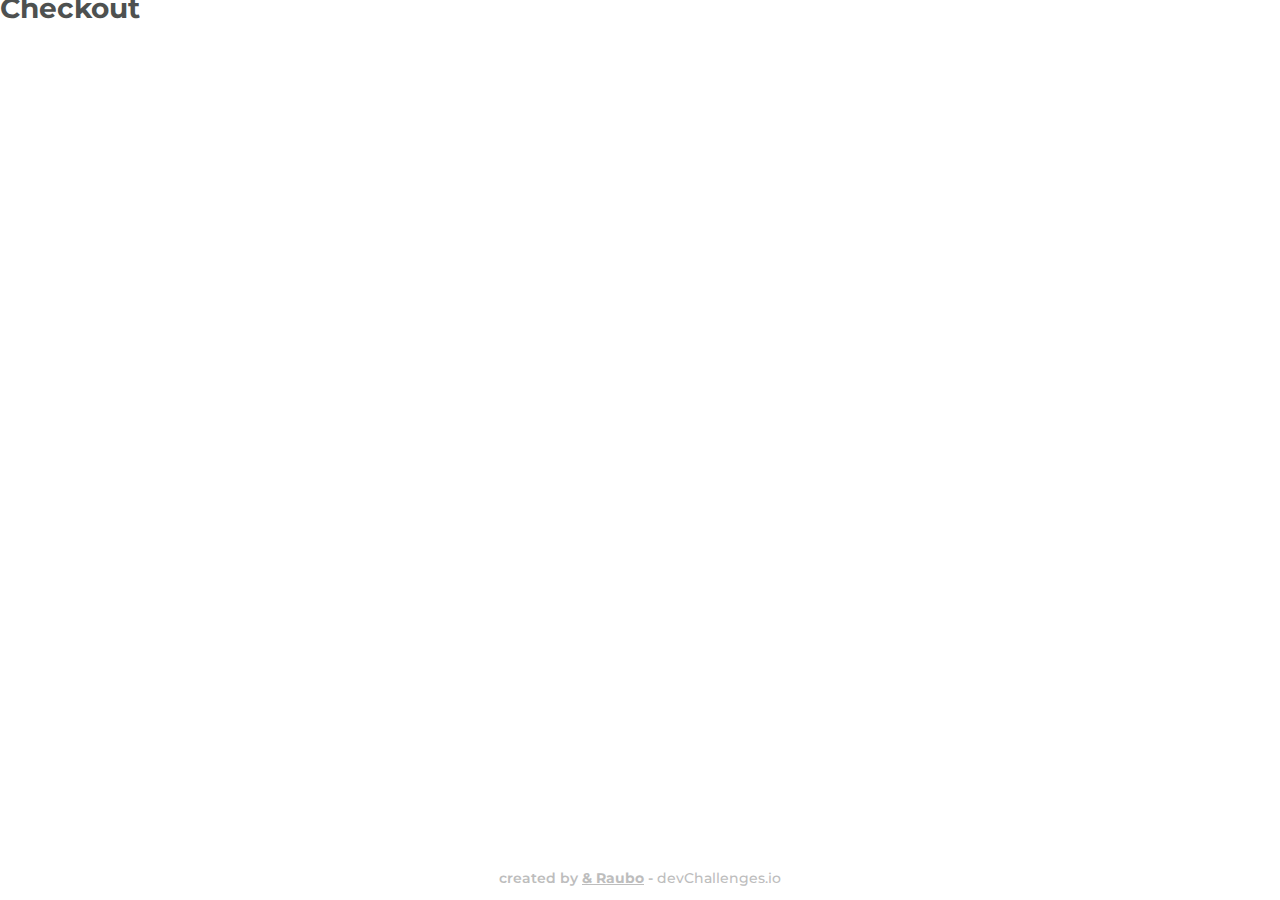
==== checkout-page-master/index.html @ da8a637f "checkout-page init commit" ====
<!DOCTYPE html>
<html lang="en">
  <head>
    <meta charset="UTF-8" />
    <meta http-equiv="X-UA-Compatible" content="IE=edge" />
    <meta name="viewport" content="width=device-width, initial-scale=1.0" />
    <title>Checkout Page</title>
    <link rel="stylesheet" href="styles/style.css" />
    <link rel="stylesheet" media="(min-width: 768px)" href="styles/media.css" />
    <link rel="preconnect" href="https://fonts.gstatic.com" />

    <link
      href="https://fonts.googleapis.com/css2?family=Montserrat:wght@500;600;700&display=swap"
      rel="stylesheet"
    />
    <link
      href="https://fonts.googleapis.com/icon?family=Material+Icons"
      rel="stylesheet"
    />
  </head>
  <body>
    <h1>Checkout</h1>
    <footer class="footer">
      created by <span class="footer--fw700 footer--underline">& Raubo</span> -
      <span class="footer--fw500">devChallenges.io</span>
    </footer>
  </body>
</html>
---- checkout-page-master/styles/style.css ----
:root {
  --black: #4e5150;
  --gray1: #333333;
  --gray2: #4F4F4F;
  --gray3: #828282;
  --gray4: #BDBDBD;
  --gray5: #E0E0E0;
  --gray6: #F2F2F2;
  --orange: #F2994A;
}

html {
  box-sizing: border-box;
  font-family: 'Montserrat', sans-serif;
  font-weight: 600;
  font-size: 14px;
  line-height: 17px;
  color: var(--black);
  height: 100%;
  text-align: left;
}

*,
*:before,
*:after {
  box-sizing: inherit;
}

body {
  margin: 0;
  min-height: 100%;
  padding-bottom: 30px;
  position: relative;
}

p {
  margin: 0;
}

h1,
h2,
h3,
h4,
h5,
h6 {
  margin: 0;
}


/* FOOTER */
.footer {
  position: absolute;
  bottom: 0;
  width: 100%;
  height: 30px;
  color: var(--gray4);;
  text-align: center;
}

.footer--fw700 {
  font-weight: 700;
}

.footer--fw500 {
  font-weight: 500;
}

.footer--underline {
  text-decoration: underline;
}
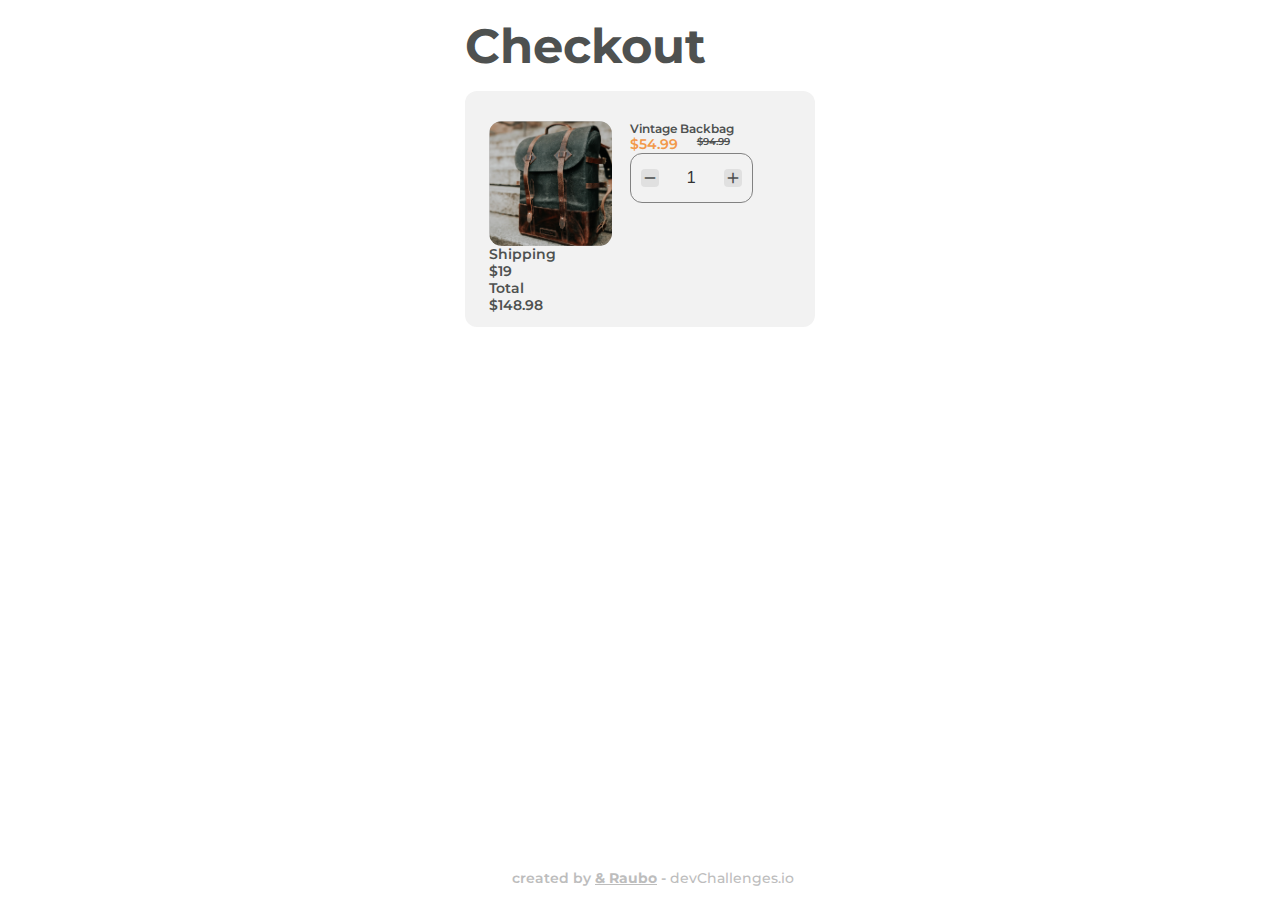
==== commit 234fabc4: "checkout-page styling input itemQuantity WIP" ====
--- a/checkout-page-master/index.html
+++ b/checkout-page-master/index.html
@@ -19,7 +19,55 @@
     />
   </head>
   <body>
-    <h1>Checkout</h1>
+    <header class="header">
+      <h1>Checkout</h1>
+    </header>
+    <main>
+      <article class="cart">
+        <section class="cart__summary">
+          <section class="cart__items">
+            <section class="cart__item">
+              <img
+                src="./images/photo1.png"
+                alt="backpack"
+                class="cart__image"
+              />
+              <section class="cart__itemDetails">
+                <div class="cart__itemName">Vintage Backbag</div>
+                <div class="cart__priceSection">
+                  <div class="cart__itemPrice">$54.99</div>
+                  <div class="cart__itemDiscount">$94.99</div>
+                </div>
+                <div class="cart__quantityBox">
+                  <div class="cart__button">
+                    <span class="material-icons md-18">remove</span>
+                  </div>
+                  <input
+                    type="number"
+                    name="bp-quantity"
+                    class="cart__itemQuantity"
+                    value="1"
+                    min="0"
+                    max="100"
+                  />
+                  <div class="cart__button">
+                    <span class="material-icons md-18"> add </span>
+                  </div>
+                </div>
+              </section>
+            </section>
+          </section>
+          <section class="cart_textbox">
+            <p>Shipping</p>
+            <p>$19</p>
+          </section>
+          <section class="cart_textbox">
+            <p>Total</p>
+            <p>$148.98</p>
+          </section>
+        </section>
+      </article>
+    </main>
     <footer class="footer">
       created by <span class="footer--fw700 footer--underline">& Raubo</span> -
       <span class="footer--fw500">devChallenges.io</span>
--- a/checkout-page-master/styles/style.css
+++ b/checkout-page-master/styles/style.css
@@ -1,17 +1,17 @@
 :root {
   --black: #4e5150;
   --gray1: #333333;
-  --gray2: #4F4F4F;
+  --gray2: #4f4f4f;
   --gray3: #828282;
-  --gray4: #BDBDBD;
-  --gray5: #E0E0E0;
-  --gray6: #F2F2F2;
-  --orange: #F2994A;
+  --gray4: #bdbdbd;
+  --gray5: #e0e0e0;
+  --gray6: #f2f2f2;
+  --orange: #f2994a;
 }
 
 html {
   box-sizing: border-box;
-  font-family: 'Montserrat', sans-serif;
+  font-family: "Montserrat", sans-serif;
   font-weight: 600;
   font-size: 14px;
   line-height: 17px;
@@ -29,14 +29,11 @@
 body {
   margin: 0;
   min-height: 100%;
-  padding-bottom: 30px;
+  padding: 32px 13px 30px;
   position: relative;
 }
 
-p {
-  margin: 0;
-}
-
+p,
 h1,
 h2,
 h3,
@@ -46,6 +43,118 @@
   margin: 0;
 }
 
+/* hiding default arrows on input type number chrome + ff */
+input[type="number"]::-webkit-inner-spin-button,
+input[type="number"]::-webkit-outer-spin-button {
+  -webkit-appearance: none;
+  margin: 0;
+}
+
+input[type="number"] {
+  -moz-appearance: textfield;
+  appearance: textfield;
+}
+
+.material-icons.md-18 {
+  font-size: 18px;
+}
+
+/* HEADER */
+.header {
+  margin: 0 auto;
+  max-width: 350px;
+  font-size: 24px;
+  line-height: 29px;
+  margin-bottom: 20px;
+}
+
+/* CART */
+.cart {
+  margin: 30px auto;
+  padding: 30px 24px 13px;
+  max-width: 350px;
+  min-width: 300px;
+  background: var(--gray6);
+  border-radius: 12px;
+}
+
+.cart__summary {
+}
+
+.cart__item {
+  display: flex;
+  gap: 18px;
+}
+
+.cart__image {
+  width: 122.75px;
+  height: 124.64px;
+  background: #c4c4c4;
+  border-radius: 13px;
+}
+
+.cart__itemName {
+  font-size: 12px;
+  line-height: 15px;
+}
+
+.cart__priceSection {
+  display: flex;
+  justify-content: space-between;
+  width: 100px;
+}
+
+.cart__itemPrice {
+  color: var(--orange);
+}
+
+.cart__itemDiscount {
+  font-size: 10px;
+  line-height: 12px;
+  text-decoration-line: line-through;
+}
+
+.cart__quantityBox {
+  padding: 10px;
+  width: 123px;
+  height: 50px;
+  border: 1px solid var(--gray3);
+  border-radius: 12px;
+  text-align: center;
+  display: flex;
+  align-items: center;
+}
+
+.cart__button {
+  height: 18px;
+  width: 18px;
+  background: var(--gray5);
+  border-radius: 4px;
+  cursor: pointer;
+}
+
+.cart__itemQuantity {
+  margin: 5px;
+  width: 20px;
+  border-radius: 12px;
+  flex: 1;
+  border: none;
+  background-color: initial;
+  text-align: center;
+  font-size: 16px;
+  line-height: 20px;
+  color: var(--gray1);
+}
+
+.cart__itemQuantity:focus {
+  outline-width: 0;
+  border: 2px solid var(--orange);
+}
+
+.cart__itemQuantity:invalid {
+  border-bottom: 2px dotted red;
+  border-radius: 0;
+}
 
 /* FOOTER */
 .footer {
@@ -53,7 +162,7 @@
   bottom: 0;
   width: 100%;
   height: 30px;
-  color: var(--gray4);;
+  color: var(--gray4);
   text-align: center;
 }
 
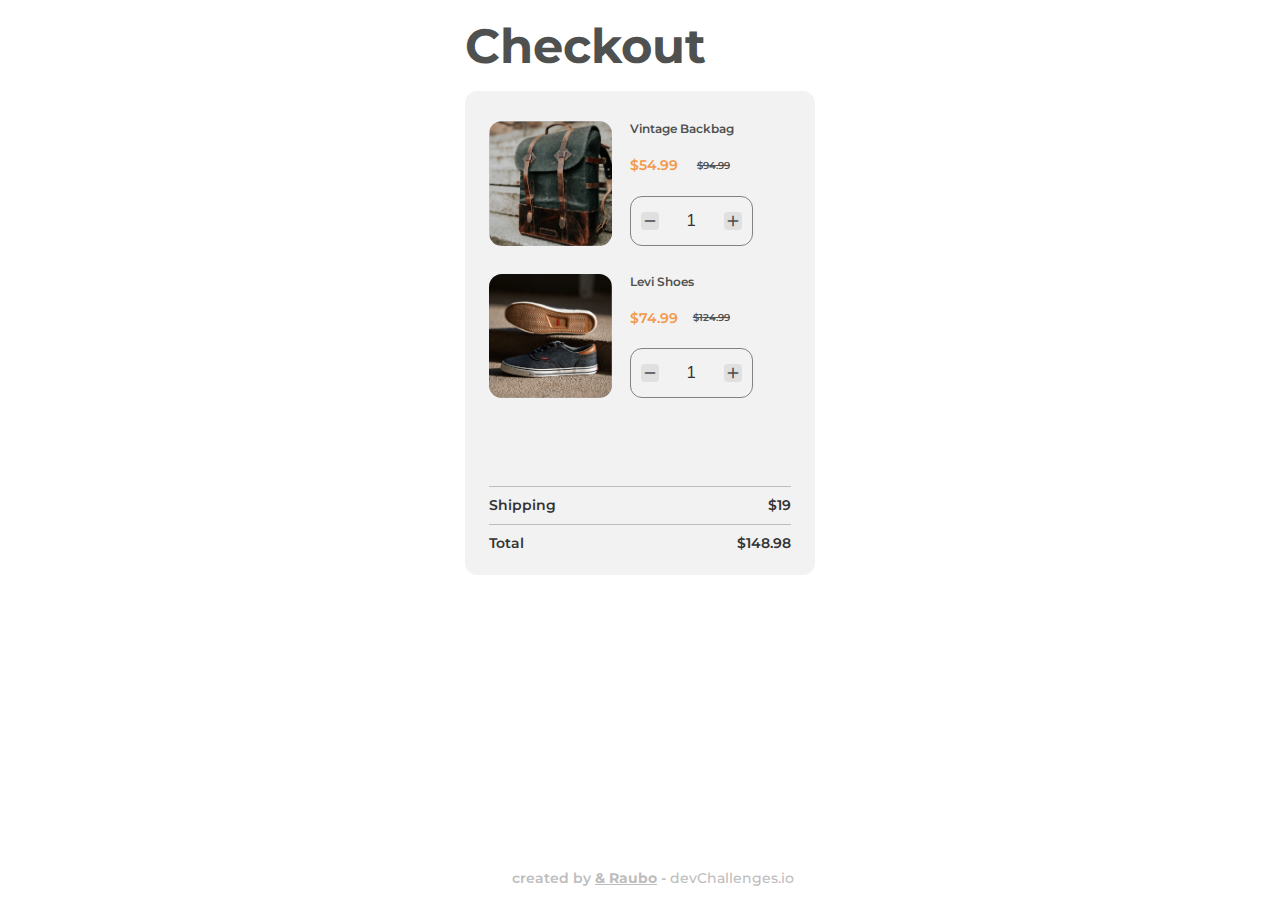
==== commit 11e2ce85: "checkout-page cart summary styled" ====
--- a/checkout-page-master/index.html
+++ b/checkout-page-master/index.html
@@ -38,7 +38,7 @@
                   <div class="cart__itemPrice">$54.99</div>
                   <div class="cart__itemDiscount">$94.99</div>
                 </div>
-                <div class="cart__quantityBox">
+                <section class="cart__quantityBox">
                   <div class="cart__button">
                     <span class="material-icons md-18">remove</span>
                   </div>
@@ -48,12 +48,42 @@
                     class="cart__itemQuantity"
                     value="1"
                     min="0"
-                    max="100"
+                    max="999"
                   />
                   <div class="cart__button">
                     <span class="material-icons md-18"> add </span>
                   </div>
+                </section>
+              </section>
+            </section>
+            <section class="cart__item">
+              <img
+                src="./images/photo2.png"
+                alt="shoes"
+                class="cart__image"
+              />
+              <section class="cart__itemDetails">
+                <div class="cart__itemName">Levi Shoes</div>
+                <div class="cart__priceSection">
+                  <div class="cart__itemPrice">$74.99</div>
+                  <div class="cart__itemDiscount">$124.99</div>
                 </div>
+                <section class="cart__quantityBox">
+                  <div class="cart__button">
+                    <span class="material-icons md-18">remove</span>
+                  </div>
+                  <input
+                    type="number"
+                    name="bp-quantity"
+                    class="cart__itemQuantity"
+                    value="1"
+                    min="0"
+                    max="999"
+                  />
+                  <div class="cart__button">
+                    <span class="material-icons md-18"> add </span>
+                  </div>
+                </section>
               </section>
             </section>
           </section>
--- a/checkout-page-master/styles/style.css
+++ b/checkout-page-master/styles/style.css
@@ -7,6 +7,7 @@
   --gray5: #e0e0e0;
   --gray6: #f2f2f2;
   --orange: #f2994a;
+  --red: #c74c34;
 }
 
 html {
@@ -54,6 +55,9 @@
   -moz-appearance: textfield;
   appearance: textfield;
 }
+input[type="number"]:focus {
+  outline: none;
+}
 
 .material-icons.md-18 {
   font-size: 18px;
@@ -81,6 +85,13 @@
 .cart__summary {
 }
 
+.cart__items {
+  display: flex;
+  flex-direction: column;
+  gap: 28px;
+  margin-bottom: 88px;
+}
+
 .cart__item {
   display: flex;
   gap: 18px;
@@ -93,6 +104,10 @@
   border-radius: 13px;
 }
 
+.cart__itemDetails {
+  display: grid;
+}
+
 .cart__itemName {
   font-size: 12px;
   line-height: 15px;
@@ -101,6 +116,7 @@
 .cart__priceSection {
   display: flex;
   justify-content: space-between;
+  align-items: center;
   width: 100px;
 }
 
@@ -115,6 +131,7 @@
 }
 
 .cart__quantityBox {
+  align-self: end;
   padding: 10px;
   width: 123px;
   height: 50px;
@@ -147,13 +164,19 @@
 }
 
 .cart__itemQuantity:focus {
-  outline-width: 0;
   border: 2px solid var(--orange);
 }
 
 .cart__itemQuantity:invalid {
-  border-bottom: 2px dotted red;
-  border-radius: 0;
+  border: 2px solid var(--red);
+}
+
+.cart_textbox {
+  display: flex;
+  justify-content: space-between;
+  border-top: 1px solid var(--gray4);
+  padding: 10px 0;
+  color: var(--gray1);
 }
 
 /* FOOTER */
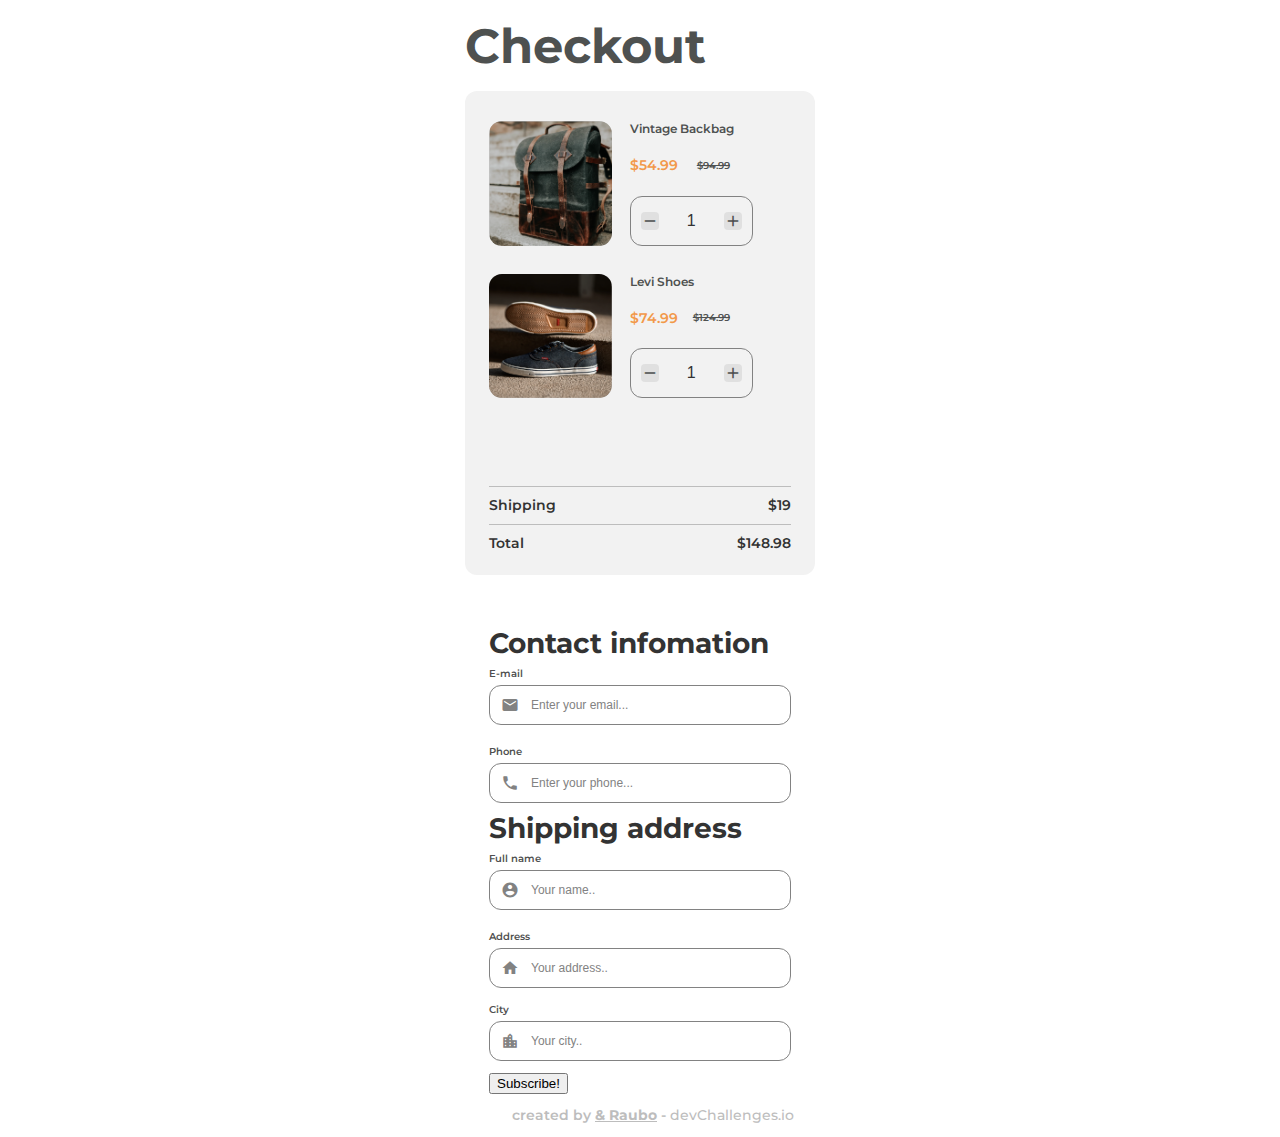
==== commit 84327254: "checkout-page form styling wip" ====
--- a/checkout-page-master/index.html
+++ b/checkout-page-master/index.html
@@ -49,6 +49,7 @@
                     value="1"
                     min="0"
                     max="999"
+                    placeholder="qty..."
                   />
                   <div class="cart__button">
                     <span class="material-icons md-18"> add </span>
@@ -57,11 +58,7 @@
               </section>
             </section>
             <section class="cart__item">
-              <img
-                src="./images/photo2.png"
-                alt="shoes"
-                class="cart__image"
-              />
+              <img src="./images/photo2.png" alt="shoes" class="cart__image" />
               <section class="cart__itemDetails">
                 <div class="cart__itemName">Levi Shoes</div>
                 <div class="cart__priceSection">
@@ -79,6 +76,7 @@
                     value="1"
                     min="0"
                     max="999"
+                    placeholder="qty..."
                   />
                   <div class="cart__button">
                     <span class="material-icons md-18"> add </span>
@@ -97,6 +95,87 @@
           </section>
         </section>
       </article>
+      <form action="" method="post" class="form">
+        <section class="form__contact">
+          <h1 class="form__title">Contact infomation</h1>
+          <section class="form__entry">
+            <label for="email" class="form__label">E-mail</label>
+            <div class="form__inputBox">
+              <span class="material-icons md-18 gray3"> email </span>
+              <input
+                type="email"
+                name="email"
+                id="email"
+                placeholder="Enter your email..."
+                required
+                class="form__input"
+              />
+            </div>
+          </section>
+          <section class="form__entry">
+            <label for="tel" class="form__label">Phone</label>
+            <div class="form__inputBox">
+              <span class="material-icons md-18 gray3"> phone </span>
+              <input
+                type="tel"
+                name="tel"
+                id="tel"
+                placeholder="Enter your phone..."
+                required
+                class="form__input"
+              />
+            </div>
+          </section>
+        </section>
+        <section class="form__address">
+          <h1 class="form__title">Shipping address</h1>
+          <section class="form__entry">
+            <label for="name" class="form__label">Full name</label>
+            <div class="form__inputBox">
+              <span class="material-icons md-18 gray3"> account_circle </span>
+              <input
+                type="text"
+                name="name"
+                id="name"
+                placeholder="Your name.."
+                required
+                class="form__input"
+              />
+            </div>
+          </section>
+          <section class="form__entry form__entry--paddingB12">
+            <label for="address" class="form__label">Address</label>
+            <div class="form__inputBox">
+              <span class="material-icons md-18 gray3"> home </span>
+              <input
+                type="text"
+                name="address"
+                id="address"
+                placeholder="Your address.."
+                required
+                class="form__input"
+              />
+            </div>
+          </section>
+          <section class="form__entry form__entry--paddingB12">
+            <label for="city" class="form__label">City</label>
+            <div class="form__inputBox">
+              <span class="material-icons md-18 gray3"> location_city </span>
+              <input
+                type="text"
+                name="city"
+                id="city"
+                placeholder="Your city.."
+                required
+                class="form__input"
+              />
+            </div>
+          </section>
+        </section>
+        <div class="form-example">
+          <input type="submit" value="Subscribe!" />
+        </div>
+      </form>
     </main>
     <footer class="footer">
       created by <span class="footer--fw700 footer--underline">& Raubo</span> -
--- a/checkout-page-master/styles/style.css
+++ b/checkout-page-master/styles/style.css
@@ -55,12 +55,18 @@
   -moz-appearance: textfield;
   appearance: textfield;
 }
-input[type="number"]:focus {
+input:focus {
   outline: none;
+  border-radius: 12px;
+  border: 2px solid var(--orange);
 }
 
 .material-icons.md-18 {
   font-size: 18px;
+}
+
+.material-icons.gray3 {
+  color: var(--gray3);
 }
 
 /* HEADER */
@@ -163,10 +169,6 @@
   color: var(--gray1);
 }
 
-.cart__itemQuantity:focus {
-  border: 2px solid var(--orange);
-}
-
 .cart__itemQuantity:invalid {
   border: 2px solid var(--red);
 }
@@ -177,6 +179,63 @@
   border-top: 1px solid var(--gray4);
   padding: 10px 0;
   color: var(--gray1);
+}
+
+/* FORM */
+
+.form {
+  margin: 0 auto;
+  padding: 30px 24px 13px;
+  max-width: 350px;
+  min-width: 300px;
+}
+
+.form__entry {
+  margin-bottom: 17px;
+}
+
+.form__entry--paddingB12 {
+  margin-bottom: 12px;
+}
+
+.form__title {
+  color: var(--gray1);
+  margin-bottom: 12px;
+}
+
+.form__label {
+  font-size: 10px;
+  line-height: 12px;
+  color: var(--gray2);
+  display: inline-block;
+  margin-bottom: 5px;
+}
+
+.form__inputBox {
+  border: 1px solid var(--gray3);
+  border-radius: 12px;
+  height: 40px;
+  align-items: center;
+  padding: 0 11px;
+  display: flex;
+  gap: 7px;
+}
+
+.form__input {
+  flex: 1;
+  border: none;
+  padding: 5px;
+  font-size: 12px;
+  line-height: 15px;
+  color: var(--gray1);
+}
+
+.form__input:focus {
+  margin: -2px;
+}
+
+.form__input::placeholder {
+  color: var(--gray3);
 }
 
 /* FOOTER */
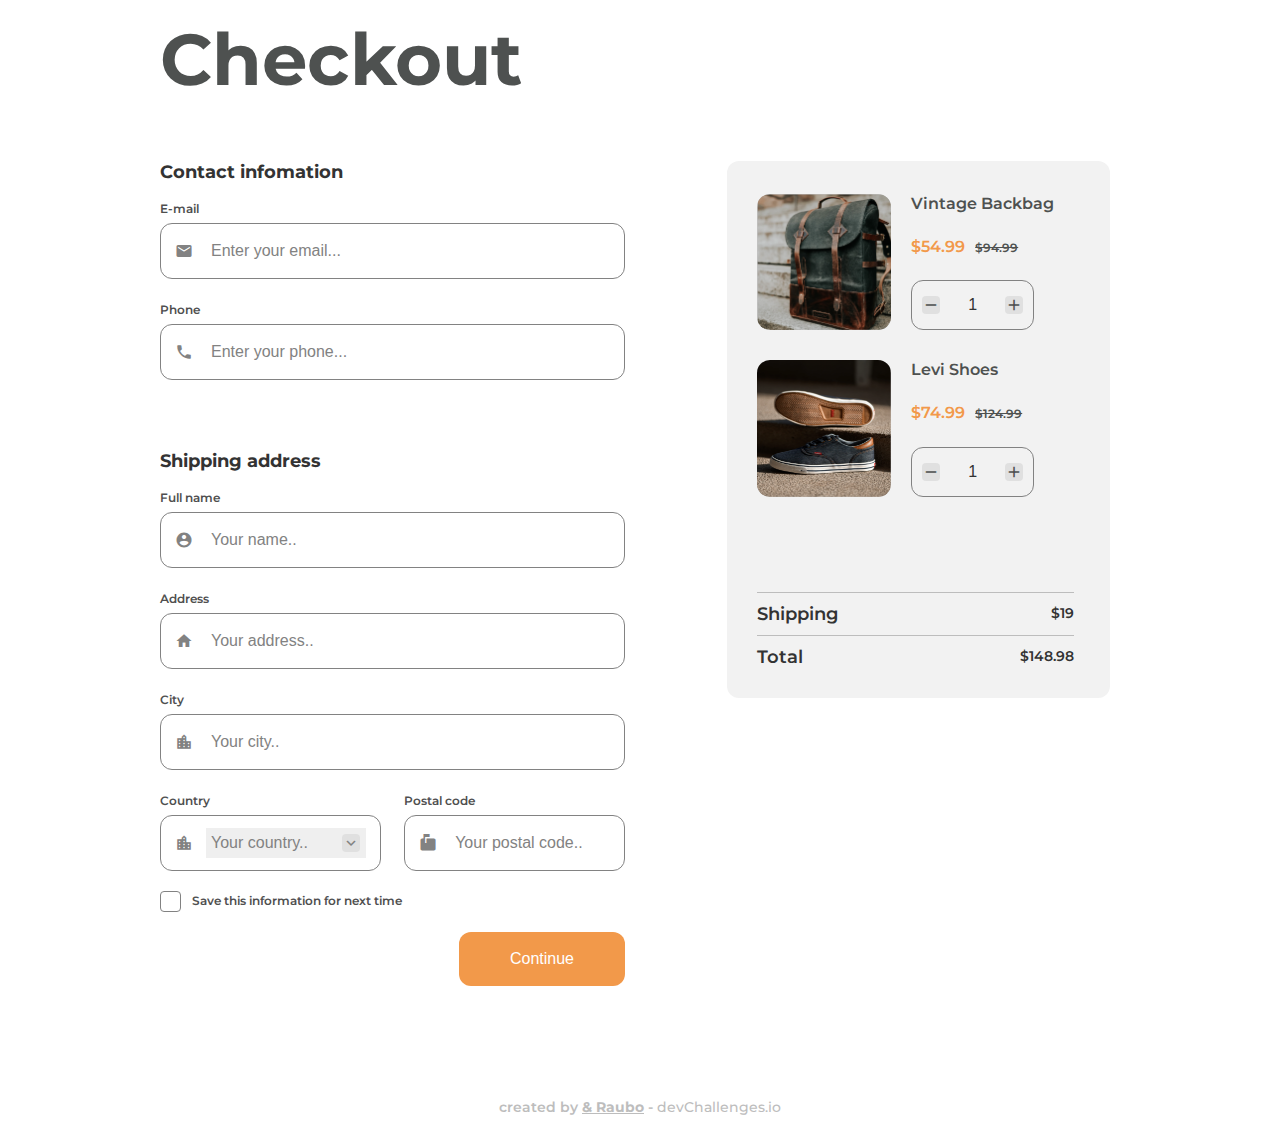
==== commit 73692db7: "checkout-page styled" ====
--- a/checkout-page-master/index.html
+++ b/checkout-page-master/index.html
@@ -6,6 +6,7 @@
     <meta name="viewport" content="width=device-width, initial-scale=1.0" />
     <title>Checkout Page</title>
     <link rel="stylesheet" href="styles/style.css" />
+    <link rel="stylesheet" href="styles/dropdown.css" />
     <link rel="stylesheet" media="(min-width: 768px)" href="styles/media.css" />
     <link rel="preconnect" href="https://fonts.gstatic.com" />
 
@@ -22,9 +23,8 @@
     <header class="header">
       <h1>Checkout</h1>
     </header>
-    <main>
+    <form action="" method="post" class="main">
       <article class="cart">
-        <section class="cart__summary">
           <section class="cart__items">
             <section class="cart__item">
               <img
@@ -49,7 +49,8 @@
                     value="1"
                     min="0"
                     max="999"
-                    placeholder="qty..."
+                    placeholder="qty.."
+                    required
                   />
                   <div class="cart__button">
                     <span class="material-icons md-18"> add </span>
@@ -76,7 +77,8 @@
                     value="1"
                     min="0"
                     max="999"
-                    placeholder="qty..."
+                    placeholder="qty.."
+                    required
                   />
                   <div class="cart__button">
                     <span class="material-icons md-18"> add </span>
@@ -87,15 +89,14 @@
           </section>
           <section class="cart_textbox">
             <p>Shipping</p>
-            <p>$19</p>
+            <p class="cart_shippingCost">$19</p>
           </section>
           <section class="cart_textbox">
             <p>Total</p>
-            <p>$148.98</p>
-          </section>
-        </section>
+            <p class="cart_totalCost">$148.98</p>
+          </section>
       </article>
-      <form action="" method="post" class="form">
+      <section action="" method="post" class="form">
         <section class="form__contact">
           <h1 class="form__title">Contact infomation</h1>
           <section class="form__entry">
@@ -171,12 +172,55 @@
               />
             </div>
           </section>
+          <section class="form__twoRows">
+            <section class="form__entry">
+              <label for="country" class="form__label">Country</label>
+              <div class="form__inputBox">
+                <span class="material-icons md-18 gray3"> location_city </span>
+                <div class="form__dropdownBox form__input--2rowsWidth">
+                  <select class="form_countries" required>
+                    <option value="" selected>Your country..</option>
+                    <option value="Australia">Australia</option>
+                    <option value="China">China</option>
+                    <option value="Germany">Germany</option>
+                    <option value="Norway">Norway</option>
+                  </select>
+                  <span class="material-icons md-18 gray3"> expand_more </span>
+                </div>
+              </div>
+            </section>
+            <section class="form__entry">
+              <label for="code" class="form__label">Postal code</label>
+              <div class="form__inputBox">
+                <span class="material-icons md-18 gray3">
+                  markunread_mailbox
+                </span>
+                <input
+                  type="text"
+                  name="code"
+                  id="code"
+                  placeholder="Your postal code.."
+                  required
+                  class="form__input form__input--2rowsWidth"
+                />
+              </div>
+            </section>
+          </section>
+          <section class="form__entry form__entry--checkbox">
+            <input
+              type="checkbox"
+              name="saveInfo"
+              id="saveInfo"
+              class="form__checkbox"
+            />
+            <label for="saveInfo" class="form__checkboxLabel"
+              >Save this information for next time</label
+            >
+          </section>
         </section>
-        <div class="form-example">
-          <input type="submit" value="Subscribe!" />
-        </div>
-      </form>
-    </main>
+        <input type="submit" value="Continue" class="form-button" />
+      </section>
+    </form>
     <footer class="footer">
       created by <span class="footer--fw700 footer--underline">& Raubo</span> -
       <span class="footer--fw500">devChallenges.io</span>
--- a/checkout-page-master/styles/style.css
+++ b/checkout-page-master/styles/style.css
@@ -30,7 +30,7 @@
 body {
   margin: 0;
   min-height: 100%;
-  padding: 32px 13px 30px;
+  padding: 32px 0;
   position: relative;
 }
 
@@ -78,17 +78,19 @@
   margin-bottom: 20px;
 }
 
+/* MAIN */
+.main {
+  margin: 0 auto;
+  max-width: 350px;
+  min-width: 300px;
+}
+
 /* CART */
 .cart {
-  margin: 30px auto;
+  margin-top: 30px;
   padding: 30px 24px 13px;
-  max-width: 350px;
-  min-width: 300px;
   background: var(--gray6);
   border-radius: 12px;
-}
-
-.cart__summary {
 }
 
 .cart__items {
@@ -184,10 +186,13 @@
 /* FORM */
 
 .form {
-  margin: 0 auto;
-  padding: 30px 24px 13px;
+  margin: 0 auto 90px;
+  padding: 30px 0 13px;
   max-width: 350px;
   min-width: 300px;
+  display: flex;
+  flex-direction: column;
+  gap: 0;
 }
 
 .form__entry {
@@ -238,12 +243,80 @@
   color: var(--gray3);
 }
 
+.form__address {
+  margin-top: 40px;
+}
+
+.form__twoRows {
+  display: grid;
+  grid-template-columns: 47.5% 47.5%;
+  gap: 5%;
+}
+
+.form__input--2rowsWidth {
+  width: 85%;
+}
+
+.form__entry--checkbox {
+  display: flex;
+  align-content: center;
+}
+
+.form__checkbox {
+  margin: 0;
+
+  width: 16px;
+  height: 15px;
+  position: relative;
+  -webkit-appearance: none;
+  border: 1px solid var(--gray3);
+  border-radius: 4px;
+  cursor: pointer;
+}
+
+.form__checkbox:focus {
+  border: 1px solid var(--orange);
+  border-radius: 4px;
+}
+
+.form__checkbox:checked:after {
+  content: "\2714";
+  font-size: 13px;
+  position: absolute;
+  top: -2px;
+  left: 2px;
+  color: var(--orange);
+}
+
+.form__checkboxLabel {
+  font-size: 10px;
+  line-height: 15px;
+  color: var(--gray2);
+  cursor: pointer;
+  padding-left: 7px;
+}
+
+.form-button {
+  width: 166px;
+  height: 54px;
+  background: var(--orange);
+  border-radius: 12px;
+  font-size: 16px;
+  line-height: 20px;
+  color: #ffffff;
+  border: none;
+  align-self: flex-end;
+}
+.form-button:focus {
+  border: 2px solid var(--gray3);
+}
+
 /* FOOTER */
 .footer {
   position: absolute;
   bottom: 0;
   width: 100%;
-  height: 30px;
+  height: 32px;
   color: var(--gray4);
   text-align: center;
 }
--- a/checkout-page-master/styles/dropdown.css
+++ b/checkout-page-master/styles/dropdown.css
@@ -0,0 +1,48 @@
+.form__dropdownBox {
+  display: flex;
+  position: relative;
+}
+
+.form_countries {
+  flex: 1;
+  font-size: 12px;
+  line-height: 15px;
+  border: 0;
+  appearance: none;
+  color: var(--gray1);
+  max-width: 100%;
+  padding: 5px 23px 5px 5px;
+}
+
+select[required]:invalid {
+  color: var(--gray3);
+}
+
+select option[value=""] {
+  color: var(--gray3);
+}
+
+select:focus {
+  outline: none;
+
+  border-radius: 12px;
+  border: 2px solid var(--orange);
+  margin-left: -2px;
+}
+
+.form__dropdownBox > span {
+  background-color: var(--gray5);
+  border-radius: 4px;
+  position: absolute;
+  right: 6px;
+  pointer-events: none;
+  top: 50%;
+  transform: translateY(-50%);
+}
+
+@media (min-width: 768px) {
+  .form_countries {
+    font-size: 16px;
+    line-height: 20px;
+  }
+}
--- a/checkout-page-master/styles/media.css
+++ b/checkout-page-master/styles/media.css
@@ -0,0 +1,135 @@
+html {
+  font-size: 16px;
+  line-height: 20px;
+  padding: 5px;
+}
+
+/* HEADER */
+.header {
+  margin: 0 auto 50px;
+  max-width: 960px;
+  font-size: 36px;
+  line-height: 44px;
+}
+
+/* MAIN */
+.main {
+  max-width: 960px;
+  display: flex;
+  flex-direction: row-reverse;
+  justify-content: space-between;
+  gap: 5px;
+}
+
+/* FORM */
+.form {
+  margin: 0 10px 100px 0;
+  max-width: 465px;
+}
+
+.form__entry {
+  margin-bottom: 20px;
+}
+
+.form__title {
+  font-size: 18px;
+  line-height: 22px;
+  margin-bottom: 15px;
+}
+
+.form__label {
+  font-size: 12px;
+  line-height: 15px;
+  margin-bottom: 7px;
+}
+
+.form__inputBox {
+  width: 465px;
+  height: 56px;
+  max-width: 100%;
+  padding: 0 14px;
+  gap: 13px;
+}
+
+.form__input {
+  font-size: 16px;
+  line-height: 20px;
+}
+
+.form__address {
+  margin-top: 50px;
+}
+
+.form__checkbox {
+  width: 21px;
+  height: 21px;
+}
+
+.form__checkbox:checked:after {
+  font-size: 17px;
+  position: absolute;
+  top: -2px;
+  left: 3px;
+}
+
+.form__checkboxLabel {
+  font-size: 12px;
+  line-height: 20px;
+  padding-left: 11px;
+}
+
+/* CART */
+.cart {
+  width: 40vw;
+  max-width: 383px;
+  margin: 30px 10px;
+  padding: 33px 36px 20px 30px;
+  align-self: start;
+}
+
+.cart__items {
+  gap: 30px;
+  margin-bottom: 95px;
+}
+
+.cart__item {
+  gap: 20px;
+}
+
+.cart__image {
+  width: 134.21px;
+  height: 136.27px;
+}
+
+.cart__itemName {
+  font-size: 16px;
+  line-height: 20px;
+}
+
+.cart__priceSection {
+  width: initial;
+  gap: 10px;
+  justify-content: initial;
+}
+
+.cart__itemDiscount {
+  font-size: 12px;
+  line-height: 15px;
+}
+
+.cart_textbox {
+  font-size: 18px;
+  line-height: 22px;
+}
+
+.cart_shippingCost,
+.cart_totalCost {
+  font-size: 14px;
+  line-height: 21px;
+}
+
+/* FOOTER */
+.footer {
+  font-size: 14px;
+  line-height: 17px;
+}
